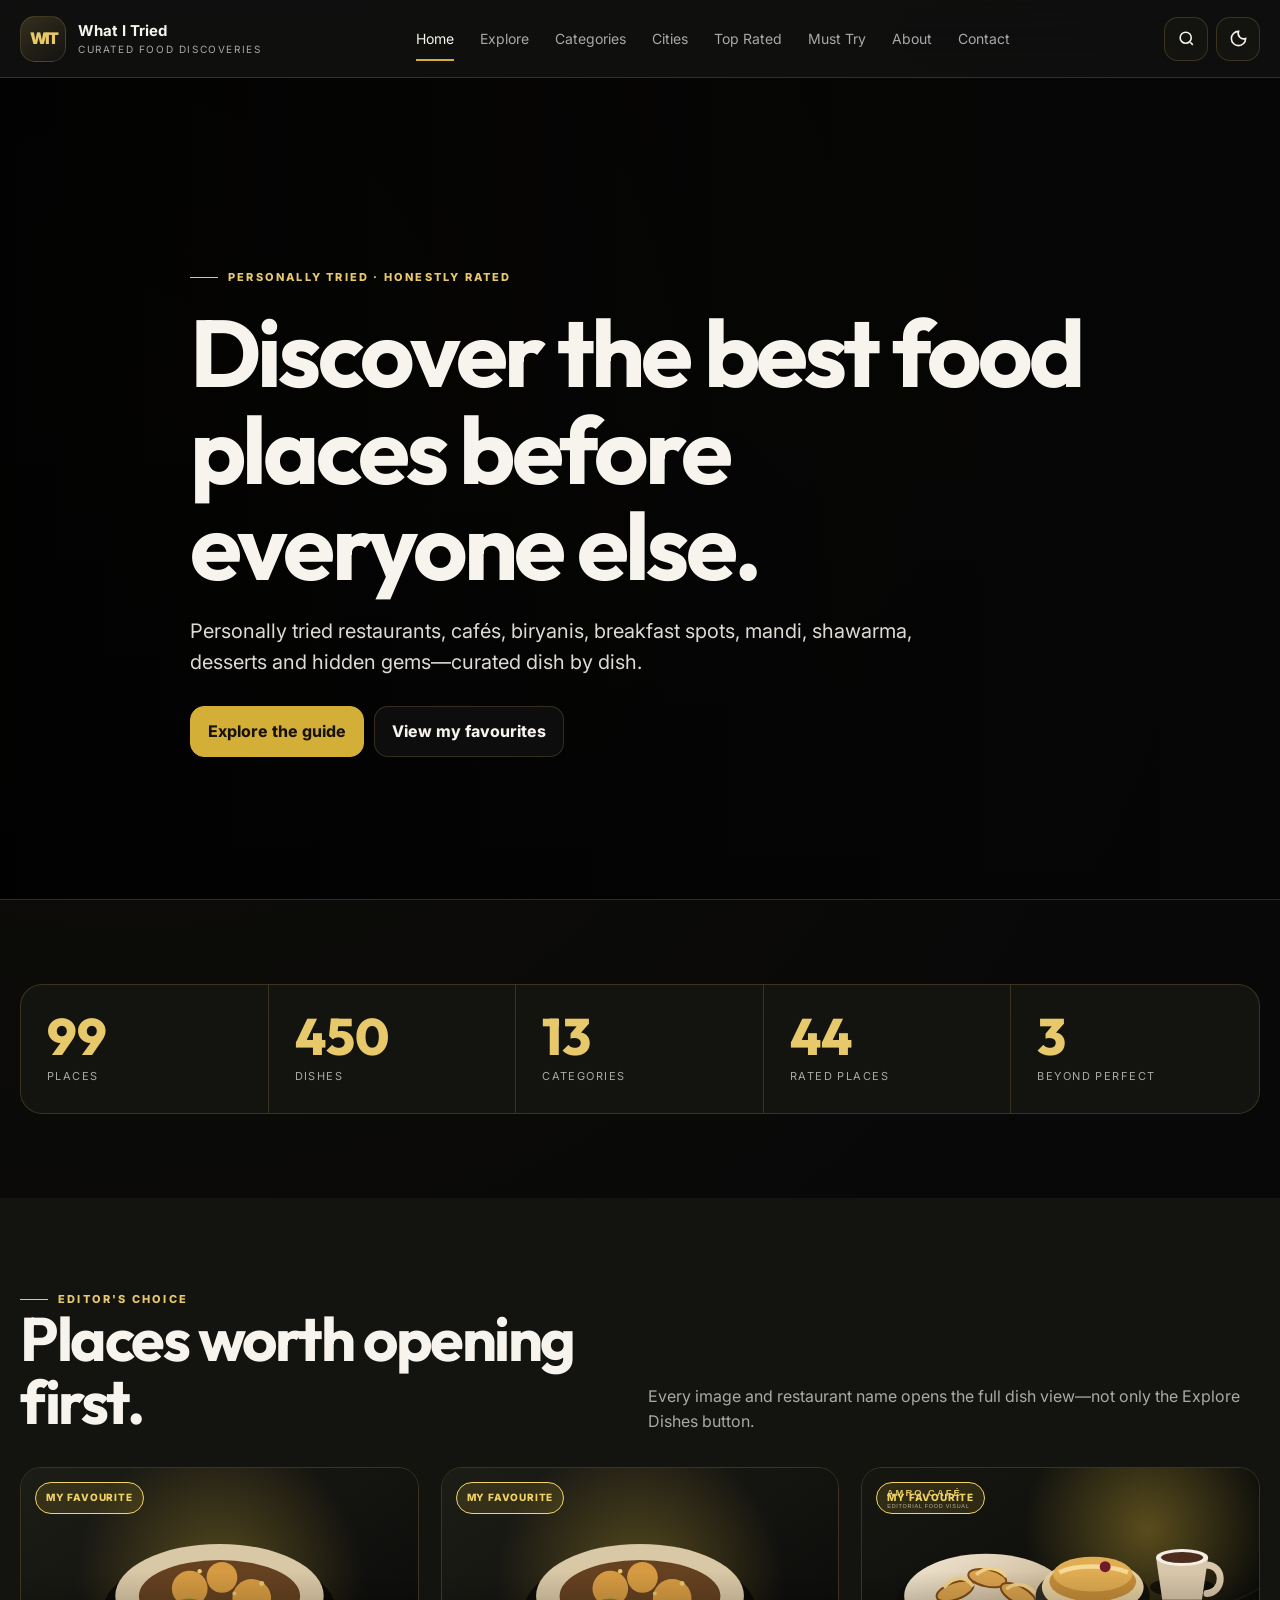
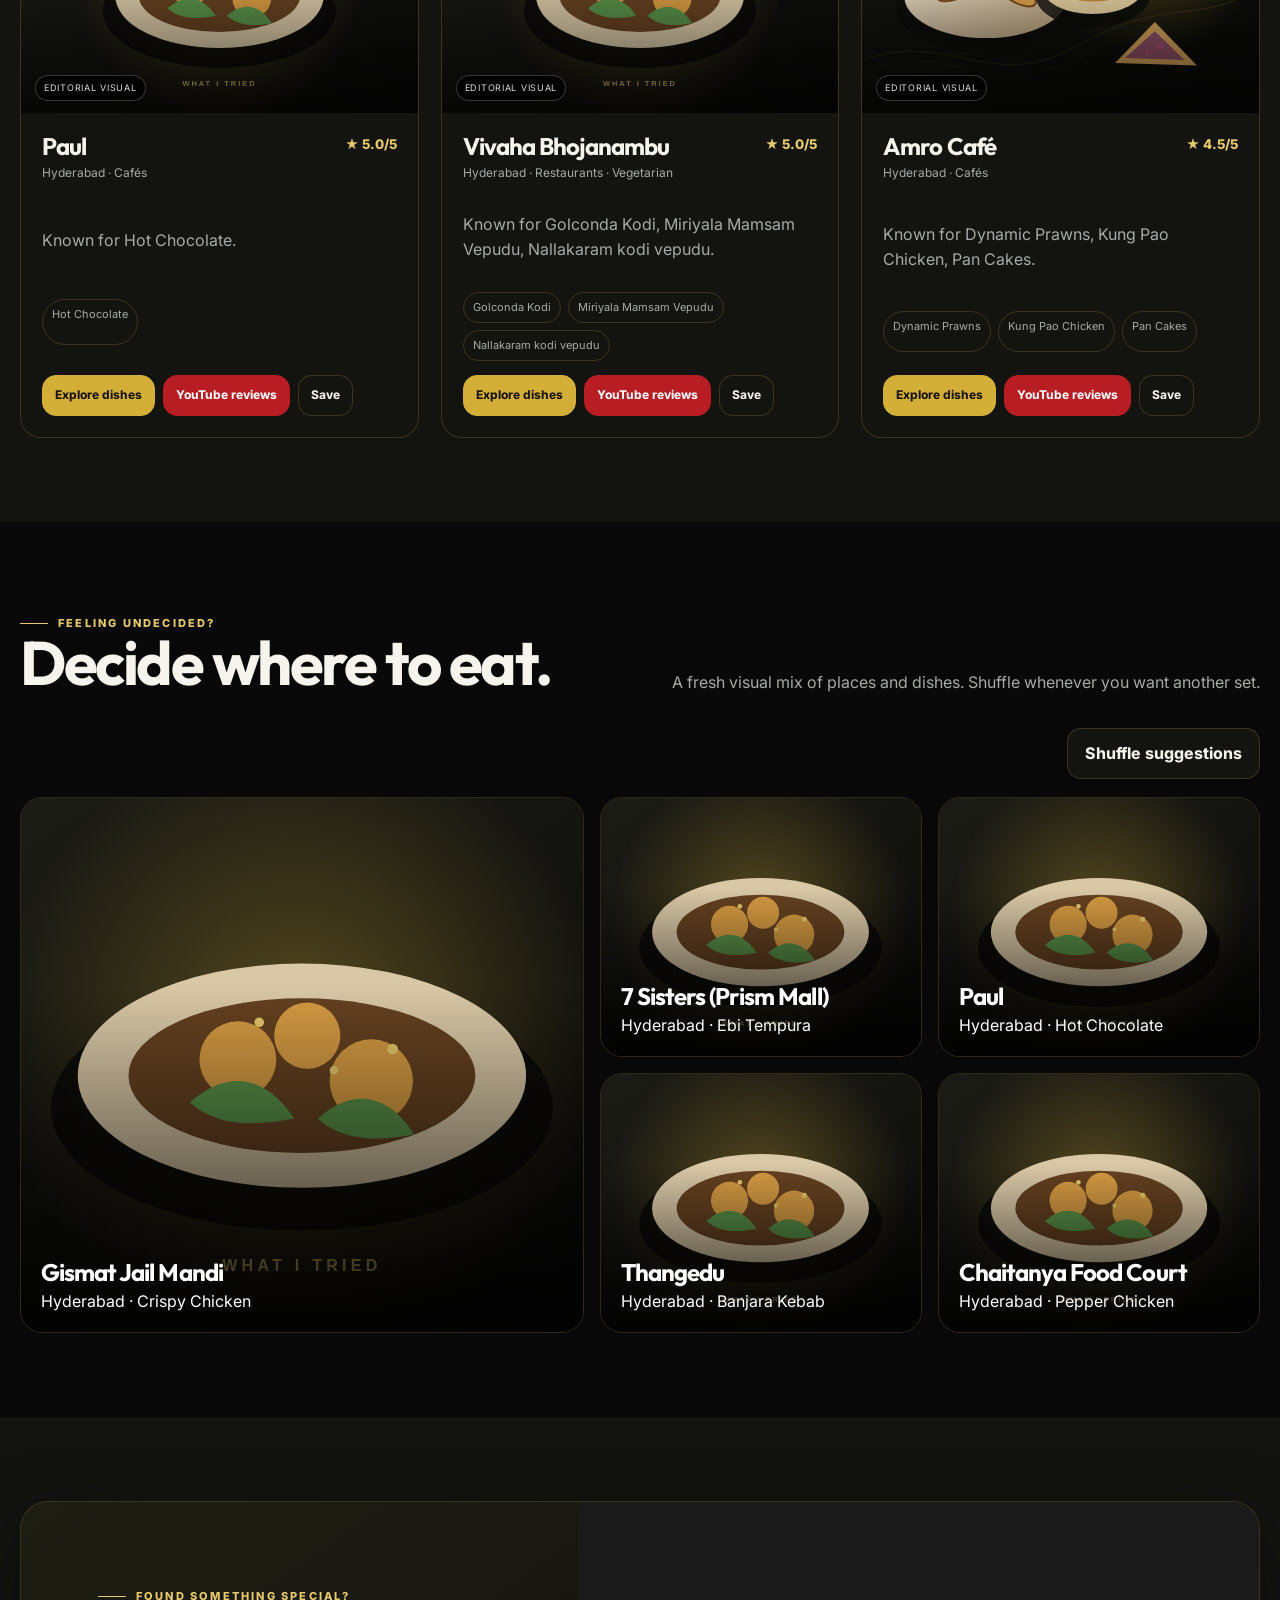
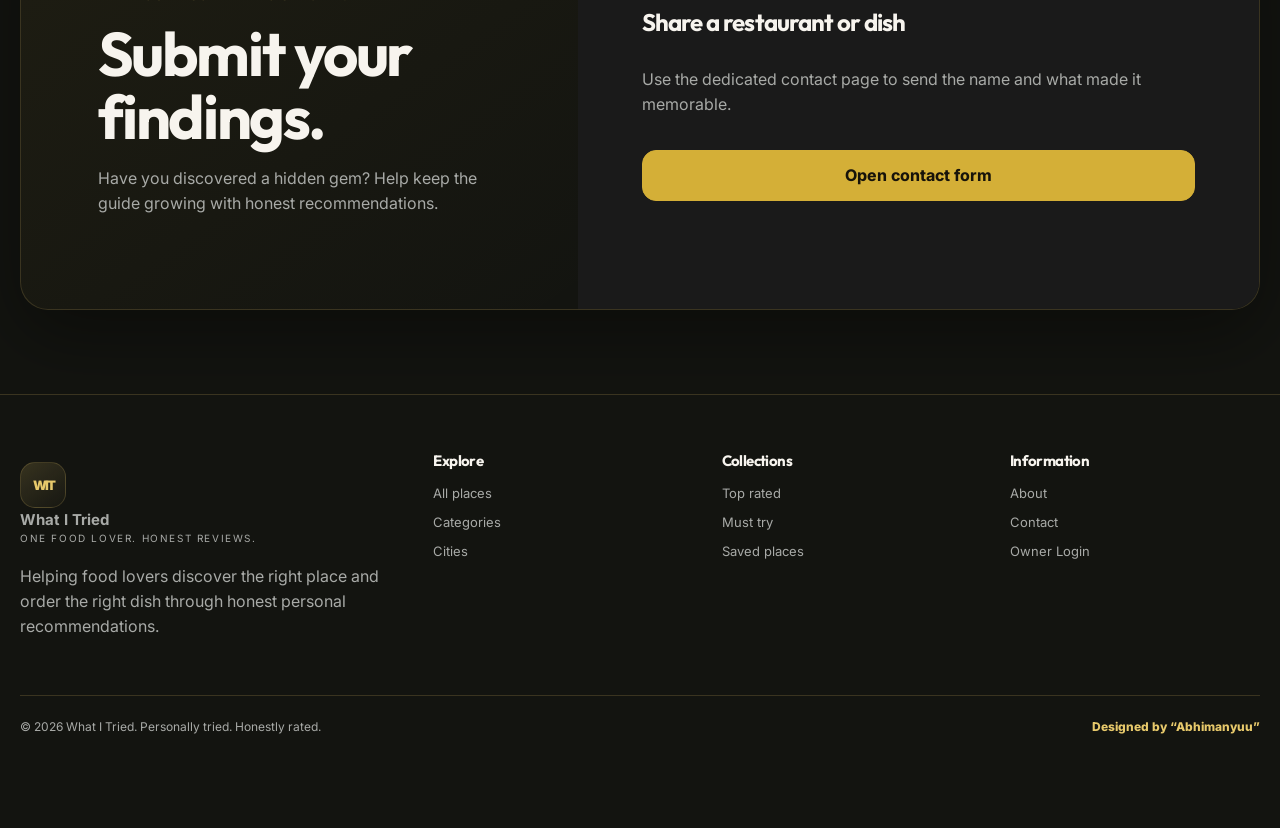
==== index.html @ 20d9f4e8 "Add files via upload Upload complete website with folder structure" ====
<!doctype html><html lang="en" data-theme="dark"><head><meta charset="utf-8"><meta name="viewport" content="width=device-width,initial-scale=1,viewport-fit=cover"><meta name="description" content="Personally tried restaurants and dishes, honestly rated."><meta name="theme-color" content="#080808"><title>What I Tried | Honest Food Recommendations</title><link rel="manifest" href="manifest.webmanifest"><link rel="stylesheet" href="assets/styles.css"></head><body data-page="home"><a class="skip-link" href="#main">Skip to content</a><header class="site-header"><div class="container nav-shell"><a class="brand" href="index.html"><span class="brand-mark">WIT</span><span class="brand-copy"><strong>What I Tried</strong><span>Curated food discoveries</span></span></a><nav class="desktop-nav" aria-label="Primary"><a data-nav="home" href="index.html">Home</a><a data-nav="explore" href="explore.html">Explore</a><a data-nav="categories" href="categories.html">Categories</a><a data-nav="cities" href="cities.html">Cities</a><a data-nav="top-rated" href="top-rated.html">Top Rated</a><a data-nav="must-try" href="must-try.html">Must Try</a><a data-nav="about" href="about.html">About</a><a data-nav="contact" href="contact.html">Contact</a></nav><div class="nav-actions"><a class="icon-btn" href="search.html" aria-label="Search"><svg viewBox="0 0 24 24" fill="none" stroke="currentColor" stroke-width="2"><circle cx="11" cy="11" r="7"/><path d="m20 20-3.2-3.2"/></svg></a><button class="icon-btn" id="theme-toggle" aria-label="Toggle theme"><svg viewBox="0 0 24 24" fill="none" stroke="currentColor" stroke-width="2"><path d="M12 3a9 9 0 1 0 9 9 7 7 0 0 1-9-9Z"/></svg></button><button class="icon-btn menu-btn" id="menu-toggle" aria-label="Open menu"><svg viewBox="0 0 24 24" fill="none" stroke="currentColor" stroke-width="2"><path d="M4 7h16M4 12h16M4 17h16"/></svg></button></div></div></header><nav class="mobile-menu" id="mobile-menu"><a data-nav="home" href="index.html">Home</a><a data-nav="explore" href="explore.html">Explore</a><a data-nav="categories" href="categories.html">Categories</a><a data-nav="cities" href="cities.html">Cities</a><a data-nav="top-rated" href="top-rated.html">Top Rated</a><a data-nav="must-try" href="must-try.html">Must Try</a><a data-nav="about" href="about.html">About</a><a data-nav="contact" href="contact.html">Contact</a><a href="favourites.html">Saved</a></nav><main id="main"><section class="page-hero home-hero" style="background-image:url('https://images.unsplash.com/photo-1504674900247-0877df9cc836?auto=format&fit=crop&w=2200&q=88')"><div class="container page-hero-content"><span class="eyebrow">Personally tried · Honestly rated</span><h1>Discover the best food places before everyone else.</h1><p class="lead">Personally tried restaurants, cafés, biryanis, breakfast spots, mandi, shawarma, desserts and hidden gems—curated dish by dish.</p><div class="hero-actions"><a class="btn btn-primary" href="explore.html">Explore the guide</a><a class="btn btn-ghost" href="must-try.html">View my favourites</a></div></div></section><section class="section"><div class="container"><div class="stats" id="stats"></div></div></section><section class="section alt"><div class="container"><div class="section-head"><div><span class="eyebrow">Editor's choice</span><h2>Places worth opening first.</h2></div><p>Every image and restaurant name opens the full dish view—not only the Explore Dishes button.</p></div><div class="card-grid" id="featured-grid"></div></div></section><section class="section"><div class="container"><div class="section-head"><div><span class="eyebrow">Feeling undecided?</span><h2>Decide where to eat.</h2></div><p>A fresh visual mix of places and dishes. Shuffle whenever you want another set.</p></div><div class="shuffle-row"><button class="btn" id="shuffle">Shuffle suggestions</button></div><div class="random-grid" id="random-grid"></div></div></section><section class="section alt"><div class="container"><div class="contact-wrap"><div class="contact-copy"><span class="eyebrow">Found something special?</span><h2 style="margin:18px 0">Submit your findings.</h2><p>Have you discovered a hidden gem? Help keep the guide growing with honest recommendations.</p></div><div class="contact-form" style="align-content:center"><h3>Share a restaurant or dish</h3><p class="muted">Use the dedicated contact page to send the name and what made it memorable.</p><a class="btn btn-primary" href="contact.html">Open contact form</a></div></div></div></section></main><footer class="footer"><div class="container"><div class="footer-grid"><div><a class="brand" href="index.html"><span class="brand-mark">WIT</span><span class="brand-copy"><strong>What I Tried</strong><span>One food lover. Honest reviews.</span></span></a><p class="muted" style="max-width:380px;margin-top:18px">Helping food lovers discover the right place and order the right dish through honest personal recommendations.</p></div><div><h3>Explore</h3><a href="explore.html">All places</a><a href="categories.html">Categories</a><a href="cities.html">Cities</a></div><div><h3>Collections</h3><a href="top-rated.html">Top rated</a><a href="must-try.html">Must try</a><a href="favourites.html">Saved places</a></div><div><h3>Information</h3><a href="about.html">About</a><a href="contact.html">Contact</a><a href="admin/restaurants/index.html">Owner Login</a></div></div><div class="copyright"><span>© 2026 What I Tried. Personally tried. Honestly rated.</span><span class="designer-credit">Designed by “Abhimanyuu”</span></div></div></footer><nav class="mobile-nav"><a href="index.html">Home</a><a href="explore.html">Explore</a><a href="search.html">Search</a><a href="favourites.html">Saved</a><a href="contact.html">Contact</a></nav><script src="assets/data.js"></script><script src="assets/site.js"></script></body></html>
---- assets/styles.css ----
@import url('https://fonts.googleapis.com/css2?family=Inter:wght@400;500;600;700;800&family=Outfit:wght@500;600;700;800;900&display=swap');
:root{
  --bg:#080808;--surface:#131410;--surface-2:#1a1a1a;--surface-3:#20201c;--text:#f7f4ee;--muted:#a8aaa7;
  --gold:#d4af37;--gold-soft:#e7c96b;--line:rgba(231,201,107,.18);--glass:rgba(17,17,17,.78);
  --input:#11120f;--input-text:#f7f4ee;--shadow:0 24px 75px rgba(0,0,0,.4);--danger:#c95d5d;--radius:20px;--max:1420px;
}
html[data-theme="light"]{
  --bg:#f6f1e8;--surface:#fffdf8;--surface-2:#eee7dc;--surface-3:#e3daca;--text:#171612;--muted:#66645d;
  --line:rgba(82,63,20,.22);--glass:rgba(255,253,248,.88);--input:#fffdf8;--input-text:#171612;
  --shadow:0 24px 65px rgba(78,61,26,.14);
}
*{box-sizing:border-box}html{scroll-behavior:smooth}body{margin:0;background:var(--bg);color:var(--text);font-family:Inter,system-ui,sans-serif;line-height:1.55;transition:.25s;background-image:radial-gradient(circle at 10% 10%,rgba(212,175,55,.035),transparent 30%)}
a{color:inherit;text-decoration:none}button,input,select,textarea{font:inherit}button{color:inherit}.container{width:min(calc(100% - 40px),var(--max));margin:auto}.skip-link{position:fixed;top:-80px;left:18px;z-index:9999;background:var(--gold);color:#14110a;padding:12px 18px;border-radius:10px}.skip-link:focus{top:18px}
.site-header{height:78px;position:sticky;top:0;z-index:100;background:var(--glass);backdrop-filter:blur(22px);border-bottom:1px solid var(--line)}.nav-shell{height:100%;display:flex;align-items:center;justify-content:space-between;gap:24px}.brand{display:flex;align-items:center;gap:12px;min-width:230px}.brand-mark{width:46px;height:46px;border-radius:15px;display:grid;place-items:center;font-weight:900;letter-spacing:-2px;color:var(--gold-soft);border:1px solid var(--line);background:linear-gradient(145deg,rgba(231,201,107,.17),rgba(231,201,107,.02))}.brand-copy{display:grid}.brand-copy strong{font-size:15px}.brand-copy span{font-size:10px;letter-spacing:.16em;text-transform:uppercase;color:var(--muted)}.desktop-nav{display:flex;gap:26px;align-items:center;font-size:14px}.desktop-nav a{position:relative;color:var(--muted)}.desktop-nav a:hover,.desktop-nav a.active{color:var(--text)}.desktop-nav a.active:after{content:"";height:2px;background:var(--gold);position:absolute;left:0;right:0;bottom:-12px}.nav-actions{display:flex;align-items:center;gap:8px}.icon-btn{width:44px;height:44px;display:grid;place-items:center;border:1px solid var(--line);border-radius:14px;background:var(--surface);cursor:pointer;transition:.2s}.icon-btn:hover{transform:translateY(-2px);border-color:rgba(231,201,107,.5)}.icon-btn svg{width:19px;height:19px}.owner-link{font-size:12px;color:var(--muted);padding:10px 12px}.menu-btn{display:none}
.page-hero{min-height:440px;position:relative;display:grid;align-items:end;overflow:hidden;border-bottom:1px solid var(--line);background-size:cover;background-position:center}.page-hero:after{content:"";position:absolute;inset:0;background:linear-gradient(90deg,rgba(0,0,0,.82),rgba(0,0,0,.32)),linear-gradient(0deg,var(--bg),transparent 60%)}.page-hero-content{position:relative;z-index:2;padding:110px 0 70px;color:#f7f4ee;max-width:900px}.home-hero{min-height:calc(100svh - 78px)}.eyebrow{display:inline-flex;align-items:center;gap:10px;color:var(--gold-soft);font-size:11px;font-weight:800;text-transform:uppercase;letter-spacing:.2em}.eyebrow:before{content:"";width:28px;height:1px;background:currentColor}h1,h2,h3{font-family:Outfit,Inter,sans-serif;letter-spacing:-.04em;line-height:1.02;margin:0}h1{font-size:clamp(3.2rem,7.4vw,7.6rem);margin:18px 0 22px;max-width:1120px}h2{font-size:clamp(2.2rem,4.8vw,4.6rem)}h3{font-size:1.5rem}.lead{font-size:clamp(1rem,1.8vw,1.25rem);max-width:760px;color:#dedbd5}.hero-actions,.cluster{display:flex;flex-wrap:wrap;gap:10px;align-items:center}.hero-actions{margin-top:28px}.btn{display:inline-flex;align-items:center;justify-content:center;gap:9px;border:1px solid var(--line);border-radius:14px;padding:12px 17px;background:var(--surface);cursor:pointer;font-weight:750;transition:.2s}.btn:hover{transform:translateY(-2px);border-color:rgba(231,201,107,.55)}.btn-primary{background:var(--gold);color:#17130a;border-color:var(--gold)}.btn-ghost{background:var(--glass)}.btn-youtube{background:#b81d24;color:white;border-color:#b81d24}.btn-danger{background:var(--danger);color:white;border-color:var(--danger)}
.section{padding:84px 0}.section.alt{background:var(--surface)}.section-head{display:flex;align-items:end;justify-content:space-between;gap:30px;margin-bottom:34px}.section-head p{max-width:620px;color:var(--muted);margin:0}.stats{display:grid;grid-template-columns:repeat(5,1fr);border:1px solid var(--line);border-radius:22px;overflow:hidden;background:var(--surface)}.stat{padding:26px;border-right:1px solid var(--line)}.stat:last-child{border:0}.stat strong{display:block;font:800 clamp(2rem,4vw,3.4rem)/1 Outfit;color:var(--gold-soft)}.stat span{font-size:11px;text-transform:uppercase;letter-spacing:.13em;color:var(--muted)}
.card-grid{display:grid;grid-template-columns:repeat(3,minmax(0,1fr));gap:22px}.card{background:var(--surface);border:1px solid var(--line);border-radius:21px;overflow:hidden;display:flex;flex-direction:column;transition:.28s;min-width:0}.card:hover{transform:translateY(-6px);box-shadow:var(--shadow);border-color:rgba(231,201,107,.42)}.card-media-link{display:block;position:relative;height:245px;overflow:hidden}.card-media-link img{width:100%;height:100%;object-fit:cover;transition:.6s}.card:hover .card-media-link img{transform:scale(1.055)}.card-overlay{position:absolute;inset:0;background:linear-gradient(0deg,rgba(0,0,0,.64),transparent 58%)}.card-badge{position:absolute;top:14px;left:14px}.editorial-label{position:absolute;left:14px;bottom:12px;background:rgba(0,0,0,.7);color:#ddd;border:1px solid rgba(255,255,255,.2);border-radius:999px;padding:5px 8px;font-size:9px;letter-spacing:.08em;text-transform:uppercase}.card-body{padding:21px;display:grid;gap:14px;flex:1}.card-title{display:flex;justify-content:space-between;gap:15px;align-items:start}.card-title a:hover h3{color:var(--gold-soft)}.card-title small{color:var(--gold-soft);font-weight:800;white-space:nowrap}.meta{font-size:12px;color:var(--muted);margin-top:5px}.muted{color:var(--muted)}.dish-chips{display:flex;gap:7px;flex-wrap:wrap}.dish-chips span{font-size:11px;border:1px solid var(--line);border-radius:999px;padding:6px 9px;color:var(--muted)}.card-actions{display:flex;gap:8px;flex-wrap:wrap;margin-top:auto}.card-actions .btn{font-size:12px;padding:10px 12px}.fav.active{background:var(--gold);color:#17130a}.badge{display:inline-flex;align-items:center;gap:7px;width:max-content;padding:7px 10px;border-radius:999px;font-size:10px;font-weight:800;text-transform:uppercase;letter-spacing:.08em;border:1px solid currentColor}.badge.favourite,.badge.beyond-perfect{color:#f2d466;background:rgba(212,175,55,.14)}.badge.good{color:#d59292;background:rgba(197,123,123,.12)}.badge.average{color:#aaa69a;background:rgba(146,143,133,.12)}.badge.skip{color:#d07979;background:rgba(201,93,93,.12)}
.filters{position:sticky;top:92px;z-index:30;background:var(--glass);backdrop-filter:blur(20px);border:1px solid var(--line);border-radius:20px;padding:14px;display:grid;grid-template-columns:1fr auto auto;gap:10px;margin-bottom:28px}.filters input,.filters select,.form-control{width:100%;border:1px solid var(--line);background:var(--input);color:var(--input-text);border-radius:13px;padding:12px 14px;outline:none}.filters input:focus,.filters select:focus,.form-control:focus{border-color:var(--gold);box-shadow:0 0 0 3px rgba(212,175,55,.12)}.load-row{text-align:center;margin-top:28px}.empty{border:1px dashed var(--line);border-radius:22px;padding:55px;text-align:center;color:var(--muted)}
.bento{display:grid;grid-template-columns:repeat(12,1fr);grid-auto-rows:220px;gap:18px}.category-card{position:relative;overflow:hidden;border-radius:22px;border:1px solid var(--line);grid-column:span 4;min-height:220px}.category-card:nth-child(7n+1){grid-column:span 7;grid-row:span 2}.category-card:nth-child(7n+2){grid-column:span 5;grid-row:span 2}.category-card:nth-child(7n+3){grid-column:span 5}.category-card:nth-child(7n+4){grid-column:span 4}.category-card:nth-child(7n+5){grid-column:span 3}.category-card:nth-child(7n+6){grid-column:span 4}.category-card:nth-child(7n+7){grid-column:span 8}.category-card img,.city-card img{width:100%;height:100%;object-fit:cover;transition:.6s}.category-card:hover img,.city-card:hover img{transform:scale(1.06)}.category-card:after,.city-card:after{content:"";position:absolute;inset:0;background:linear-gradient(0deg,rgba(0,0,0,.9),transparent 70%)}.tile-copy{position:absolute;z-index:2;left:22px;right:22px;bottom:20px;color:white}.tile-copy p{font-size:12px;color:#d0ceca;margin:7px 0 0}.city-grid{display:grid;grid-template-columns:repeat(2,1fr);gap:22px}.city-card{position:relative;height:380px;border-radius:24px;overflow:hidden;border:1px solid var(--line)}
.random-grid{display:grid;grid-template-columns:1.4fr .8fr .8fr;grid-auto-rows:260px;gap:16px}.random-tile{position:relative;border-radius:22px;overflow:hidden;border:1px solid var(--line)}.random-tile:first-child{grid-row:span 2}.random-tile img{width:100%;height:100%;object-fit:cover}.random-tile:after{content:"";position:absolute;inset:0;background:linear-gradient(0deg,rgba(0,0,0,.88),transparent 65%)}.random-copy{position:absolute;z-index:2;left:20px;right:20px;bottom:18px;color:white}.random-copy h3{margin-bottom:5px}.shuffle-row{display:flex;justify-content:flex-end;margin-bottom:18px}
.detail-hero{min-height:610px;background-size:cover;background-position:center;position:relative;display:grid;align-items:end}.detail-hero:after{content:"";position:absolute;inset:0;background:linear-gradient(0deg,var(--bg),transparent 70%),linear-gradient(90deg,rgba(0,0,0,.68),transparent)}.detail-hero-copy{position:relative;z-index:2;padding:110px 0 60px;color:white;max-width:920px}.detail-hero-copy h1{font-size:clamp(3.2rem,7vw,7rem)}.detail-grid{display:grid;grid-template-columns:minmax(0,2fr) minmax(280px,1fr);gap:42px;align-items:start}.detail-side{position:sticky;top:100px;display:grid;gap:13px;background:var(--surface);border:1px solid var(--line);border-radius:22px;padding:22px}.metrics{display:grid;grid-template-columns:repeat(2,1fr);gap:14px}.metric{border:1px solid var(--line);background:var(--surface);border-radius:17px;padding:17px}.metric-head{display:flex;justify-content:space-between;gap:12px}.bar{height:5px;background:var(--surface-3);border-radius:999px;margin-top:14px;overflow:hidden}.bar span{display:block;height:100%;background:var(--gold)}.notice{padding:18px;border:1px solid var(--line);border-radius:16px;background:var(--surface);color:var(--muted)}.dish-grid{display:grid;grid-template-columns:repeat(2,1fr);gap:16px}.dish-card{display:grid;grid-template-columns:120px 1fr;min-height:120px;border:1px solid var(--line);background:var(--surface);border-radius:18px;overflow:hidden}.dish-card img{width:100%;height:100%;object-fit:cover}.dish-card-copy{padding:15px;display:flex;flex-direction:column;justify-content:center;gap:6px}.dish-card:hover h3{color:var(--gold-soft)}
.contact-wrap{border:1px solid var(--line);border-radius:28px;background:var(--surface);display:grid;grid-template-columns:.9fr 1.1fr;overflow:hidden;box-shadow:var(--shadow)}.contact-copy{padding:clamp(36px,6vw,78px);background:linear-gradient(145deg,rgba(212,175,55,.06),transparent)}.contact-copy h1,.contact-copy h2{color:var(--text)}.contact-copy p{color:var(--muted)}.contact-points{display:grid;gap:18px;margin-top:30px}.contact-point{display:flex;gap:12px;align-items:flex-start}.contact-icon{width:34px;height:34px;border-radius:11px;display:grid;place-items:center;border:1px solid var(--line);color:var(--gold)}.contact-form{padding:clamp(36px,5vw,68px);display:grid;gap:17px;background:var(--surface-2)}.field{display:grid;gap:7px}.field label{font-size:11px;font-weight:800;text-transform:uppercase;letter-spacing:.11em;color:var(--text)}textarea.form-control{min-height:135px;resize:vertical}.form-status{min-height:24px;font-size:13px;color:var(--muted)}html[data-theme="light"] .contact-wrap{background:#fffdf8}html[data-theme="light"] .contact-form{background:#eee7dc}html[data-theme="light"] .contact-form .form-control{background:#fffdf8;color:#171612;border-color:rgba(62,49,20,.27)}html[data-theme="light"] .contact-copy h1,html[data-theme="light"] .contact-copy h2,html[data-theme="light"] .field label{color:#171612}
.story-grid{display:grid;grid-template-columns:1fr 1fr;gap:40px}.story-panel{border:1px solid var(--line);border-radius:22px;background:var(--surface);padding:30px}.footer{border-top:1px solid var(--line);padding:58px 0 92px;background:var(--surface)}.footer-grid{display:grid;grid-template-columns:1.5fr repeat(3,1fr);gap:38px}.footer h3{font-size:15px;margin-bottom:15px}.footer a{display:block;color:var(--muted);font-size:13px;margin:9px 0}.footer a:hover{color:var(--gold-soft)}.copyright{display:flex;justify-content:space-between;gap:20px;border-top:1px solid var(--line);padding-top:22px;margin-top:40px;color:var(--muted);font-size:12px}.designer-credit{color:var(--gold-soft);font-weight:800}.mobile-nav{display:none}
.mobile-menu{display:none;position:fixed;inset:78px 0 auto 0;z-index:90;background:var(--surface);border-bottom:1px solid var(--line);padding:18px 20px}.mobile-menu.open{display:grid}.mobile-menu a{padding:13px;border-bottom:1px solid var(--line)}
/* Admin */
.admin-body{background:#0b0c0a}.admin-login{min-height:100svh;display:grid;place-items:center;padding:30px}.login-card{width:min(470px,100%);border:1px solid var(--line);background:var(--surface);border-radius:26px;padding:36px;box-shadow:var(--shadow)}.admin-shell{display:none;min-height:100svh;grid-template-columns:250px 1fr}.admin-shell.visible{display:grid}.admin-sidebar{border-right:1px solid var(--line);background:#0d0e0c;padding:24px;position:sticky;top:0;height:100svh}.admin-sidebar nav{display:grid;gap:8px;margin-top:36px}.admin-sidebar a,.admin-sidebar button{padding:12px 14px;border:0;background:transparent;text-align:left;border-radius:11px;color:var(--muted);cursor:pointer}.admin-sidebar a.active,.admin-sidebar a:hover,.admin-sidebar button:hover{background:rgba(212,175,55,.11);color:var(--gold-soft)}.admin-main{padding:30px}.admin-topbar{display:flex;justify-content:space-between;gap:20px;align-items:center;margin-bottom:25px}.admin-stats{display:grid;grid-template-columns:repeat(4,1fr);gap:14px;margin-bottom:24px}.admin-stat{background:var(--surface);border:1px solid var(--line);border-radius:17px;padding:20px}.admin-stat strong{display:block;font:800 2rem Outfit;color:var(--gold-soft)}.admin-tools{display:flex;gap:10px;flex-wrap:wrap;margin-bottom:18px}.admin-table-wrap{overflow:auto;border:1px solid var(--line);border-radius:18px;background:var(--surface)}.admin-table{width:100%;border-collapse:collapse;min-width:900px}.admin-table th,.admin-table td{padding:14px;text-align:left;border-bottom:1px solid var(--line);font-size:13px}.admin-table th{color:var(--muted);text-transform:uppercase;letter-spacing:.08em;font-size:10px}.admin-thumb{width:62px;height:48px;object-fit:cover;border-radius:10px}.admin-dialog{border:1px solid var(--line);border-radius:22px;background:var(--surface);color:var(--text);width:min(680px,calc(100% - 30px));padding:0}.admin-dialog::backdrop{background:rgba(0,0,0,.75);backdrop-filter:blur(5px)}.dialog-head{display:flex;justify-content:space-between;padding:20px;border-bottom:1px solid var(--line)}.dialog-body{padding:20px;display:grid;gap:14px}.dialog-actions{padding:20px;border-top:1px solid var(--line);display:flex;justify-content:flex-end;gap:10px}.admin-notice{border:1px solid rgba(231,201,107,.3);background:rgba(212,175,55,.07);padding:13px;border-radius:13px;color:var(--muted);font-size:12px;margin-bottom:20px}
@media(max-width:1050px){.desktop-nav{display:none}.menu-btn{display:grid}.card-grid{grid-template-columns:repeat(2,1fr)}.bento{grid-template-columns:repeat(2,1fr);grid-auto-rows:260px}.category-card,.category-card:nth-child(n){grid-column:auto;grid-row:auto}.random-grid{grid-template-columns:1fr 1fr}.random-tile:first-child{grid-row:span 1;grid-column:span 2}.detail-grid{grid-template-columns:1fr}.detail-side{position:static}.footer-grid{grid-template-columns:repeat(2,1fr)}.admin-shell.visible{grid-template-columns:1fr}.admin-sidebar{position:static;height:auto;border-right:0;border-bottom:1px solid var(--line)}.admin-sidebar nav{grid-template-columns:repeat(3,1fr);margin-top:18px}.admin-main{padding:20px}.admin-stats{grid-template-columns:repeat(2,1fr)}}
@media(max-width:720px){.container{width:min(calc(100% - 28px),var(--max))}.site-header{height:70px}.brand{min-width:0}.brand-copy span{display:none}.owner-link{display:none}.page-hero{min-height:390px}.home-hero{min-height:760px}h1{font-size:clamp(3rem,14vw,5.2rem)}.section{padding:62px 0}.section-head{display:grid}.stats{grid-template-columns:repeat(2,1fr)}.stat{border-bottom:1px solid var(--line)}.card-grid{grid-template-columns:1fr}.filters{top:78px;grid-template-columns:1fr}.bento,.city-grid,.random-grid,.story-grid,.contact-wrap{grid-template-columns:1fr}.random-tile:first-child{grid-column:auto}.category-card{height:280px}.city-card{height:310px}.metrics,.dish-grid{grid-template-columns:1fr}.dish-card{grid-template-columns:100px 1fr}.footer-grid{grid-template-columns:1fr}.copyright{display:grid}.mobile-nav{display:flex;position:fixed;z-index:80;bottom:0;left:10px;right:10px;justify-content:space-around;padding:9px;background:var(--glass);backdrop-filter:blur(18px);border:1px solid var(--line);border-radius:18px 18px 0 0}.mobile-nav a{font-size:11px;color:var(--muted);padding:7px}.mobile-nav a.active{color:var(--gold-soft)}.footer{padding-bottom:130px}.admin-stats{grid-template-columns:1fr 1fr}.admin-sidebar nav{grid-template-columns:1fr 1fr}}

/* 2026 full-site review: resilient images and owner manager */
img{background:var(--surface-2)}
.card-media-link img,.random-tile img,.category-card img,.city-card img,.dish-card img{display:block}

.admin-light{
  --bg:#eee7d8;--surface:#fffaf0;--surface-2:#f7f0e4;--surface-3:#e8ddca;--text:#181510;--muted:#756f65;
  --gold:#c79720;--gold-soft:#a8750b;--line:rgba(145,105,29,.24);--glass:rgba(255,250,240,.94);
  --input:#fffdfa;--input-text:#181510;--shadow:0 24px 60px rgba(88,62,19,.13);
  background:#eee7d8;background-image:linear-gradient(rgba(145,105,29,.035) 1px,transparent 1px),linear-gradient(90deg,rgba(145,105,29,.035) 1px,transparent 1px);background-size:24px 24px;
}
.admin-light .brand-copy span{display:block}
.admin-light .admin-login{background:radial-gradient(circle at 20% 10%,rgba(212,175,55,.16),transparent 34%)}
.admin-light .login-card{background:rgba(255,250,240,.96);border-color:rgba(145,105,29,.25);padding:42px}
.admin-light .login-card h1{font-size:clamp(2.5rem,5vw,4.8rem);margin:24px 0 14px;max-width:420px}
.admin-kicker{display:inline-block;margin-top:34px;text-transform:uppercase;letter-spacing:.18em;font-size:11px;font-weight:800;color:var(--gold-soft)}
.admin-password-field{margin-top:26px}.password-control{position:relative}.password-control .form-control{padding-right:84px}.password-toggle{position:absolute;right:8px;top:50%;transform:translateY(-50%);border:0;background:transparent;color:var(--gold-soft);font-weight:800;cursor:pointer;padding:8px 10px}.admin-login-button{width:100%;margin-top:18px;padding:15px}.login-error{min-height:24px;color:#a33f3f;font-weight:700}.admin-back-link{display:inline-block;margin-top:8px;color:var(--muted);font-size:13px}
.admin-manager-shell{min-height:100svh;background:transparent}.admin-manager-shell.visible{display:block}.admin-manager-header{position:sticky;top:0;z-index:50;display:flex;justify-content:space-between;align-items:center;gap:24px;padding:18px clamp(20px,4vw,58px);background:rgba(255,250,240,.92);backdrop-filter:blur(20px);border-bottom:1px solid var(--line)}.admin-header-actions{display:flex;gap:10px;align-items:center;flex-wrap:wrap}.admin-count-badge{display:inline-grid;place-items:center;min-width:23px;height:23px;padding:0 7px;border-radius:999px;background:rgba(212,175,55,.18);font-size:11px}
.admin-manager-main{width:min(calc(100% - 32px),1800px);margin:auto;padding:50px 0 90px}.admin-title-row{display:flex;justify-content:space-between;align-items:end;gap:40px;margin-bottom:28px}.admin-title-row h1{font-size:clamp(3rem,6vw,6rem);margin:13px 0 0}.admin-title-row p{max-width:600px;color:var(--muted);margin:0 0 10px}
.admin-light .admin-stats{grid-template-columns:repeat(4,1fr);gap:16px}.admin-light .admin-stat{background:rgba(255,250,240,.82);border-color:var(--line);box-shadow:0 10px 30px rgba(88,62,19,.05)}
.admin-form-grid{display:grid;grid-template-columns:1fr 1fr;gap:24px;margin:28px 0}.admin-editor-card{background:rgba(255,250,240,.9);border:1px solid var(--line);border-radius:24px;padding:clamp(24px,3vw,42px);box-shadow:0 20px 45px rgba(88,62,19,.08)}.admin-card-heading{margin-bottom:28px}.admin-card-heading span{display:block;color:var(--gold-soft);font-weight:800;text-transform:uppercase;letter-spacing:.15em;font-size:10px;margin-bottom:9px}.admin-card-heading h2{font-size:clamp(2.1rem,3vw,3.2rem)}.admin-form{display:grid;gap:18px}.admin-form .field label{text-transform:none;letter-spacing:0;font-size:15px;color:var(--muted);font-weight:500}.admin-form .form-control{min-height:58px;border-radius:15px;border-color:rgba(145,105,29,.27);background:#fffdfa;color:#181510;padding:14px 16px}.admin-form textarea.form-control{min-height:150px}.admin-form textarea.compact-textarea{min-height:112px}.admin-two-cols{display:grid;grid-template-columns:1fr 1fr;gap:20px}.admin-submit{min-height:55px;text-transform:uppercase;letter-spacing:.07em}.admin-form-status{min-height:24px;margin:0;color:var(--muted);font-size:13px}.admin-form-status a{color:var(--gold-soft);text-decoration:underline}.admin-edit-actions{display:grid;grid-template-columns:1fr auto;gap:10px}
.admin-list-section{background:rgba(255,250,240,.86);border:1px solid var(--line);border-radius:24px;padding:clamp(22px,3vw,36px);margin-top:28px}.admin-list-head{display:flex;justify-content:space-between;align-items:end;gap:24px;margin-bottom:22px}.admin-list-head h2{font-size:clamp(2rem,4vw,3.7rem);margin-top:12px}.admin-light .admin-tools{margin:0;justify-content:flex-end}.admin-light .admin-tools .form-control{min-width:280px;background:#fffdfa;color:#181510}.admin-light .admin-table-wrap{background:#fffdfa;border-color:var(--line)}.admin-light .admin-table th,.admin-light .admin-table td{border-color:var(--line)}.admin-light .admin-table th{color:#746b5e}.admin-light .admin-thumb{width:78px;height:58px;background:#e7ddce}.admin-row-edit{padding:9px 14px}.admin-light .admin-dialog{background:#fffaf0;color:#181510;border-color:var(--line)}.admin-light .story-panel,.admin-light .notice{background:#fffdfa}

@media(max-width:1100px){.admin-form-grid{grid-template-columns:1fr}.admin-title-row,.admin-list-head{align-items:start;display:grid}.admin-light .admin-stats{grid-template-columns:repeat(2,1fr)}.admin-manager-header{position:static}.admin-header-actions{justify-content:flex-start}}
@media(max-width:720px){.admin-manager-header{display:grid}.admin-header-actions .btn{font-size:12px;padding:10px}.admin-manager-main{width:min(calc(100% - 22px),1800px);padding-top:28px}.admin-title-row h1{font-size:3.2rem}.admin-two-cols{grid-template-columns:1fr}.admin-light .admin-stats{grid-template-columns:1fr 1fr}.admin-editor-card{padding:22px}.admin-edit-actions{grid-template-columns:1fr}.admin-light .admin-tools{display:grid;width:100%}.admin-light .admin-tools .form-control{min-width:0}.admin-light .login-card{padding:26px}}
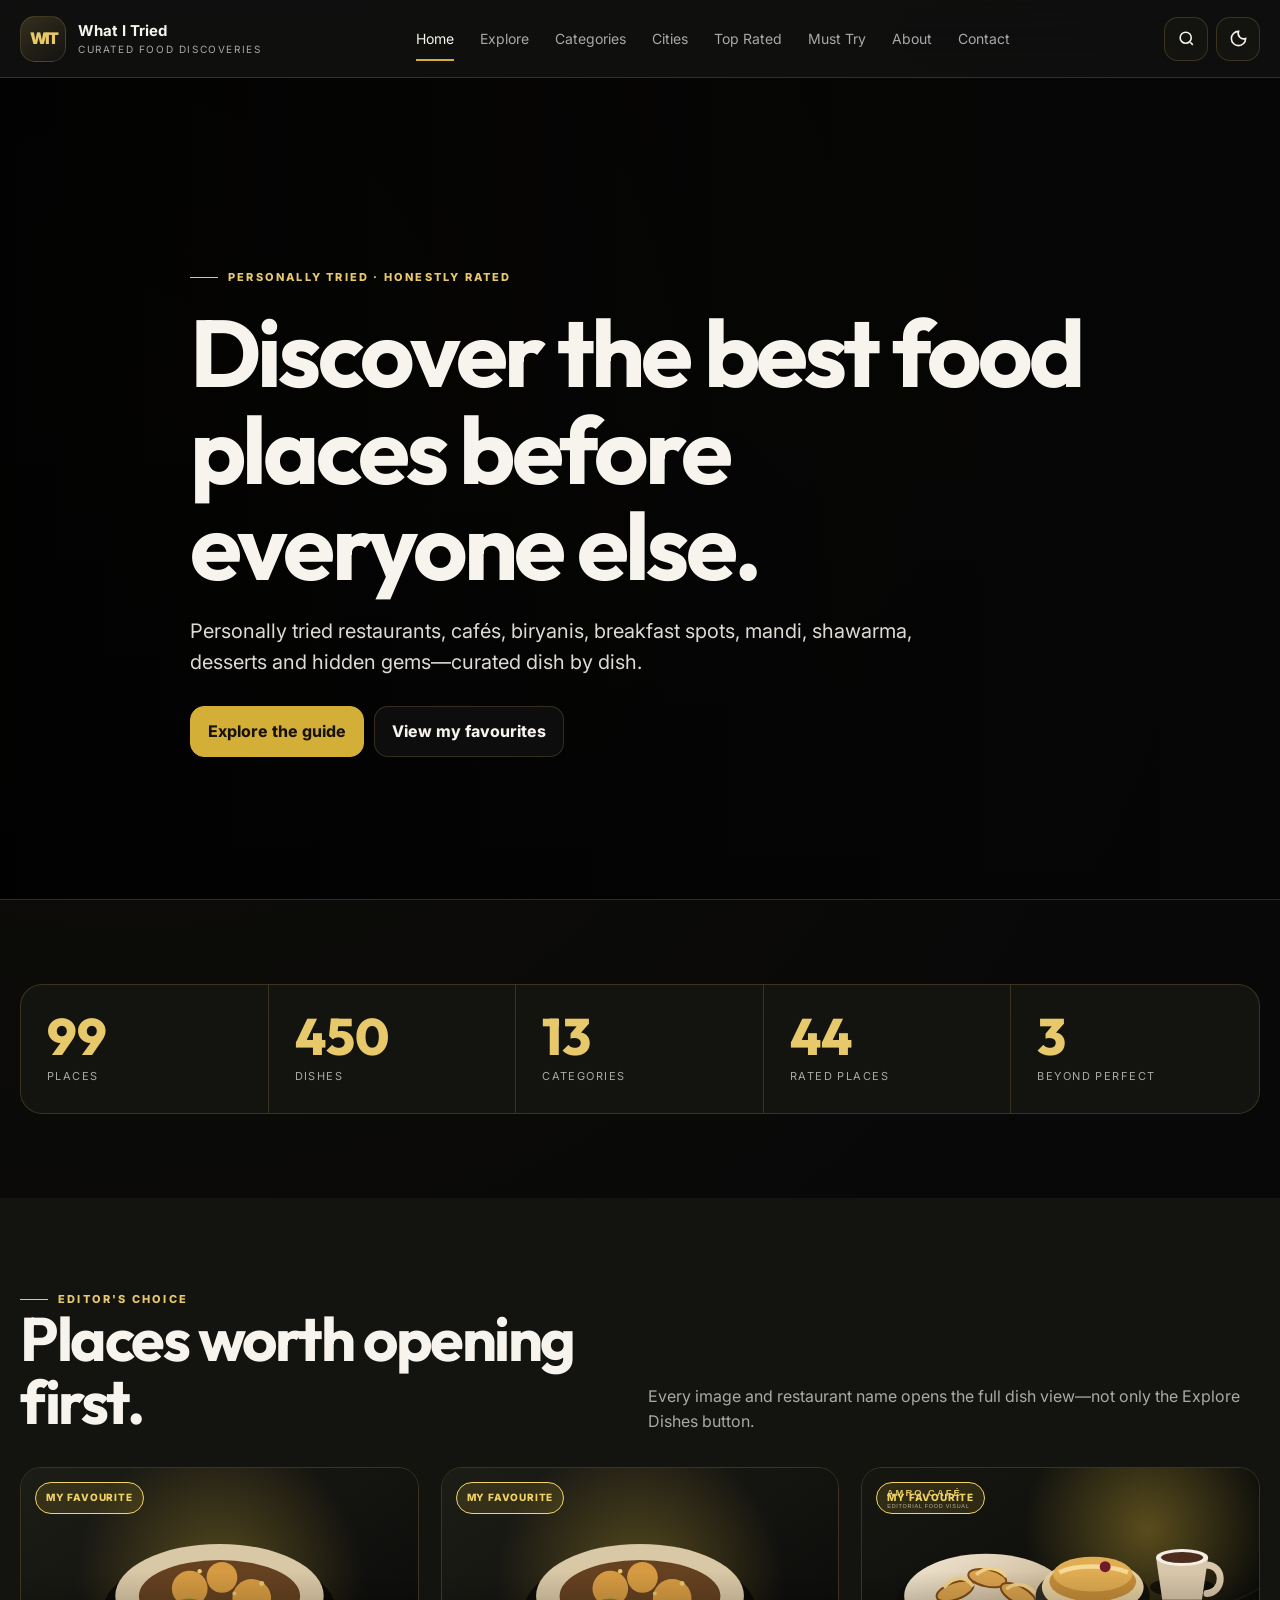
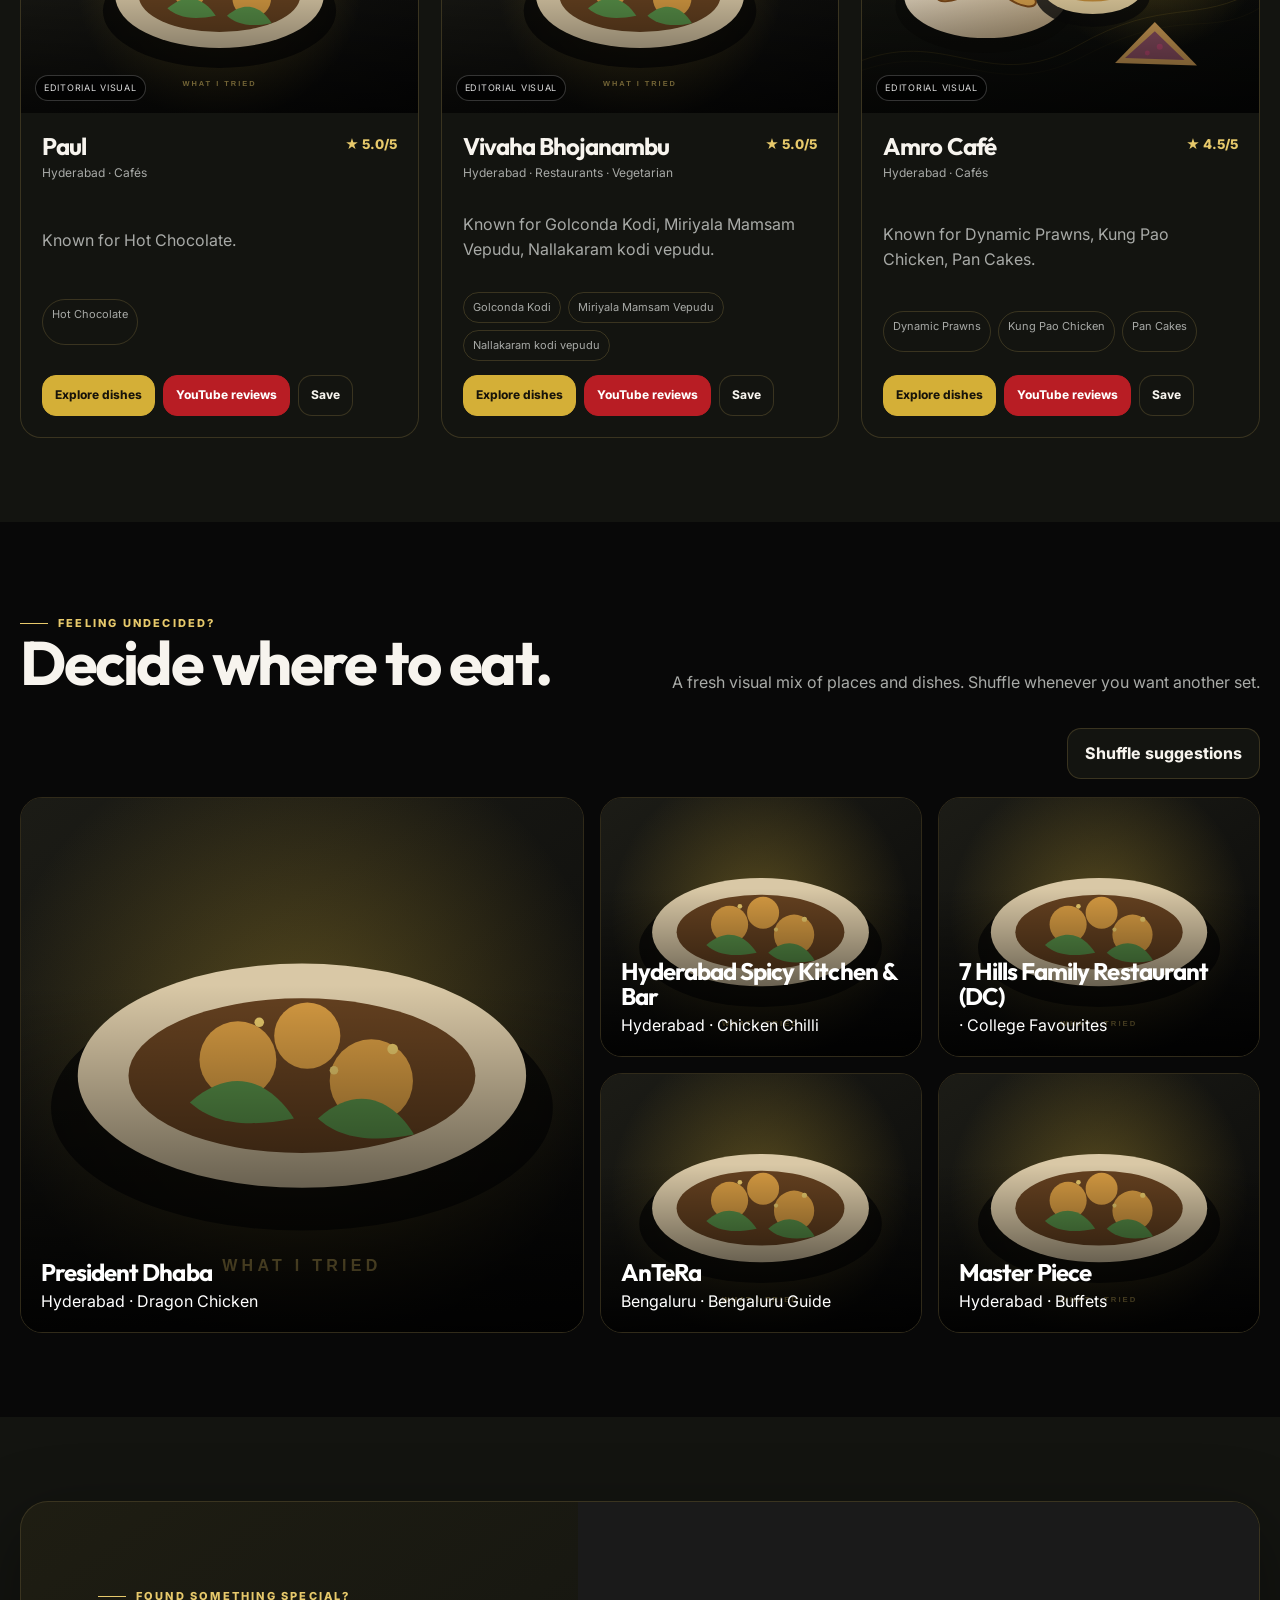
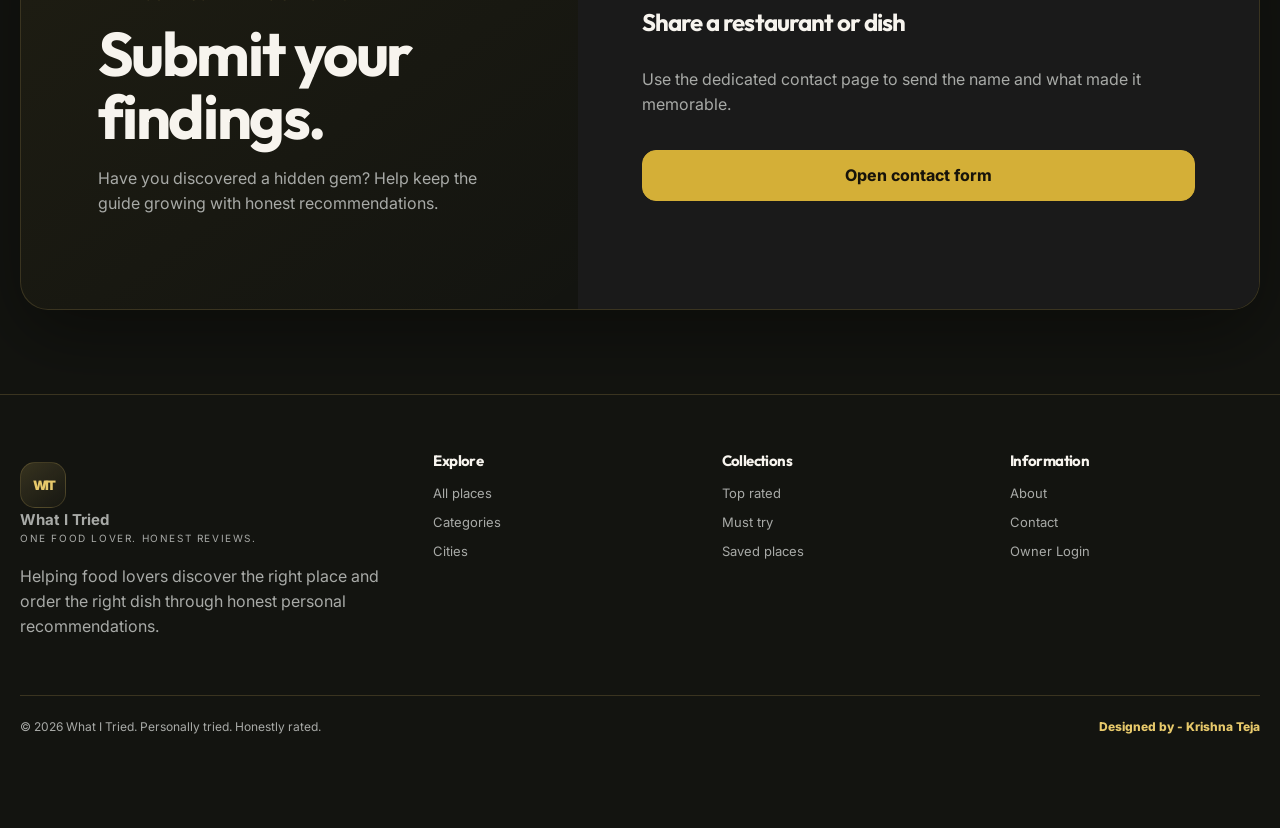
==== commit f488decf: "Fix HTML encoding issues in index.html" ====
--- a/index.html
+++ b/index.html
@@ -1 +1 @@
-<!doctype html><html lang="en" data-theme="dark"><head><meta charset="utf-8"><meta name="viewport" content="width=device-width,initial-scale=1,viewport-fit=cover"><meta name="description" content="Personally tried restaurants and dishes, honestly rated."><meta name="theme-color" content="#080808"><title>What I Tried | Honest Food Recommendations</title><link rel="manifest" href="manifest.webmanifest"><link rel="stylesheet" href="assets/styles.css"></head><body data-page="home"><a class="skip-link" href="#main">Skip to content</a><header class="site-header"><div class="container nav-shell"><a class="brand" href="index.html"><span class="brand-mark">WIT</span><span class="brand-copy"><strong>What I Tried</strong><span>Curated food discoveries</span></span></a><nav class="desktop-nav" aria-label="Primary"><a data-nav="home" href="index.html">Home</a><a data-nav="explore" href="explore.html">Explore</a><a data-nav="categories" href="categories.html">Categories</a><a data-nav="cities" href="cities.html">Cities</a><a data-nav="top-rated" href="top-rated.html">Top Rated</a><a data-nav="must-try" href="must-try.html">Must Try</a><a data-nav="about" href="about.html">About</a><a data-nav="contact" href="contact.html">Contact</a></nav><div class="nav-actions"><a class="icon-btn" href="search.html" aria-label="Search"><svg viewBox="0 0 24 24" fill="none" stroke="currentColor" stroke-width="2"><circle cx="11" cy="11" r="7"/><path d="m20 20-3.2-3.2"/></svg></a><button class="icon-btn" id="theme-toggle" aria-label="Toggle theme"><svg viewBox="0 0 24 24" fill="none" stroke="currentColor" stroke-width="2"><path d="M12 3a9 9 0 1 0 9 9 7 7 0 0 1-9-9Z"/></svg></button><button class="icon-btn menu-btn" id="menu-toggle" aria-label="Open menu"><svg viewBox="0 0 24 24" fill="none" stroke="currentColor" stroke-width="2"><path d="M4 7h16M4 12h16M4 17h16"/></svg></button></div></div></header><nav class="mobile-menu" id="mobile-menu"><a data-nav="home" href="index.html">Home</a><a data-nav="explore" href="explore.html">Explore</a><a data-nav="categories" href="categories.html">Categories</a><a data-nav="cities" href="cities.html">Cities</a><a data-nav="top-rated" href="top-rated.html">Top Rated</a><a data-nav="must-try" href="must-try.html">Must Try</a><a data-nav="about" href="about.html">About</a><a data-nav="contact" href="contact.html">Contact</a><a href="favourites.html">Saved</a></nav><main id="main"><section class="page-hero home-hero" style="background-image:url('https://images.unsplash.com/photo-1504674900247-0877df9cc836?auto=format&fit=crop&w=2200&q=88')"><div class="container page-hero-content"><span class="eyebrow">Personally tried · Honestly rated</span><h1>Discover the best food places before everyone else.</h1><p class="lead">Personally tried restaurants, cafés, biryanis, breakfast spots, mandi, shawarma, desserts and hidden gems—curated dish by dish.</p><div class="hero-actions"><a class="btn btn-primary" href="explore.html">Explore the guide</a><a class="btn btn-ghost" href="must-try.html">View my favourites</a></div></div></section><section class="section"><div class="container"><div class="stats" id="stats"></div></div></section><section class="section alt"><div class="container"><div class="section-head"><div><span class="eyebrow">Editor's choice</span><h2>Places worth opening first.</h2></div><p>Every image and restaurant name opens the full dish view—not only the Explore Dishes button.</p></div><div class="card-grid" id="featured-grid"></div></div></section><section class="section"><div class="container"><div class="section-head"><div><span class="eyebrow">Feeling undecided?</span><h2>Decide where to eat.</h2></div><p>A fresh visual mix of places and dishes. Shuffle whenever you want another set.</p></div><div class="shuffle-row"><button class="btn" id="shuffle">Shuffle suggestions</button></div><div class="random-grid" id="random-grid"></div></div></section><section class="section alt"><div class="container"><div class="contact-wrap"><div class="contact-copy"><span class="eyebrow">Found something special?</span><h2 style="margin:18px 0">Submit your findings.</h2><p>Have you discovered a hidden gem? Help keep the guide growing with honest recommendations.</p></div><div class="contact-form" style="align-content:center"><h3>Share a restaurant or dish</h3><p class="muted">Use the dedicated contact page to send the name and what made it memorable.</p><a class="btn btn-primary" href="contact.html">Open contact form</a></div></div></div></section></main><footer class="footer"><div class="container"><div class="footer-grid"><div><a class="brand" href="index.html"><span class="brand-mark">WIT</span><span class="brand-copy"><strong>What I Tried</strong><span>One food lover. Honest reviews.</span></span></a><p class="muted" style="max-width:380px;margin-top:18px">Helping food lovers discover the right place and order the right dish through honest personal recommendations.</p></div><div><h3>Explore</h3><a href="explore.html">All places</a><a href="categories.html">Categories</a><a href="cities.html">Cities</a></div><div><h3>Collections</h3><a href="top-rated.html">Top rated</a><a href="must-try.html">Must try</a><a href="favourites.html">Saved places</a></div><div><h3>Information</h3><a href="about.html">About</a><a href="contact.html">Contact</a><a href="admin/restaurants/index.html">Owner Login</a></div></div><div class="copyright"><span>© 2026 What I Tried. Personally tried. Honestly rated.</span><span class="designer-credit">Designed by “Abhimanyuu”</span></div></div></footer><nav class="mobile-nav"><a href="index.html">Home</a><a href="explore.html">Explore</a><a href="search.html">Search</a><a href="favourites.html">Saved</a><a href="contact.html">Contact</a></nav><script src="assets/data.js"></script><script src="assets/site.js"></script></body></html>+<!doctype html><html lang="en" data-theme="dark"><head><meta charset="utf-8"><meta name="viewport" content="width=device-width,initial-scale=1,viewport-fit=cover"><meta name="description" content="Personally tried restaurants and dishes, honestly rated."><meta name="theme-color" content="#080808"><title>What I Tried | Honest Food Recommendations</title><link rel="manifest" href="manifest.webmanifest"><link rel="stylesheet" href="assets/styles.css"></head><body data-page="home"><a class="skip-link" href="#main">Skip to content</a><header class="site-header"><div class="container nav-shell"><a class="brand" href="index.html"><span class="brand-mark">WIT</span><span class="brand-copy"><strong>What I Tried</strong><span>Curated food discoveries</span></span></a><nav class="desktop-nav" aria-label="Primary"><a data-nav="home" href="index.html">Home</a><a data-nav="explore" href="explore.html">Explore</a><a data-nav="categories" href="categories.html">Categories</a><a data-nav="cities" href="cities.html">Cities</a><a data-nav="top-rated" href="top-rated.html">Top Rated</a><a data-nav="must-try" href="must-try.html">Must Try</a><a data-nav="about" href="about.html">About</a><a data-nav="contact" href="contact.html">Contact</a></nav><div class="nav-actions"><a class="icon-btn" href="search.html" aria-label="Search"><svg viewBox="0 0 24 24" fill="none" stroke="currentColor" stroke-width="2"><circle cx="11" cy="11" r="7"/><path d="m20 20-3.2-3.2"/></svg></a><button class="icon-btn" id="theme-toggle" aria-label="Toggle theme"><svg viewBox="0 0 24 24" fill="none" stroke="currentColor" stroke-width="2"><path d="M12 3a9 9 0 1 0 9 9 7 7 0 0 1-9-9Z"/></svg></button><button class="icon-btn menu-btn" id="menu-toggle" aria-label="Open menu"><svg viewBox="0 0 24 24" fill="none" stroke="currentColor" stroke-width="2"><path d="M4 7h16M4 12h16M4 17h16"/></svg></button></div></div></header><nav class="mobile-menu" id="mobile-menu"><a data-nav="home" href="index.html">Home</a><a data-nav="explore" href="explore.html">Explore</a><a data-nav="categories" href="categories.html">Categories</a><a data-nav="cities" href="cities.html">Cities</a><a data-nav="top-rated" href="top-rated.html">Top Rated</a><a data-nav="must-try" href="must-try.html">Must Try</a><a data-nav="about" href="about.html">About</a><a data-nav="contact" href="contact.html">Contact</a><a href="favourites.html">Saved</a></nav><main id="main"><section class="page-hero home-hero" style="background-image:url('https://images.unsplash.com/photo-1504674900247-0877df9cc836?auto=format&fit=crop&w=2200&q=88')"><div class="container page-hero-content"><span class="eyebrow">Personally tried · Honestly rated</span><h1>Discover the best food places before everyone else.</h1><p class="lead">Personally tried restaurants, cafés, biryanis, breakfast spots, mandi, shawarma, desserts and hidden gems—curated dish by dish.</p><div class="hero-actions"><a class="btn btn-primary" href="explore.html">Explore the guide</a><a class="btn btn-ghost" href="must-try.html">View my favourites</a></div></div></section><section class="section"><div class="container"><div class="stats" id="stats"></div></div></section><section class="section alt"><div class="container"><div class="section-head"><div><span class="eyebrow">Editor's choice</span><h2>Places worth opening first.</h2></div><p>Every image and restaurant name opens the full dish view—not only the Explore Dishes button.</p></div><div class="card-grid" id="featured-grid"></div></div></section><section class="section"><div class="container"><div class="section-head"><div><span class="eyebrow">Feeling undecided?</span><h2>Decide where to eat.</h2></div><p>A fresh visual mix of places and dishes. Shuffle whenever you want another set.</p></div><div class="shuffle-row"><button class="btn" id="shuffle">Shuffle suggestions</button></div><div class="random-grid" id="random-grid"></div></div></section><section class="section alt"><div class="container"><div class="contact-wrap"><div class="contact-copy"><span class="eyebrow">Found something special?</span><h2 style="margin:18px 0">Submit your findings.</h2><p>Have you discovered a hidden gem? Help keep the guide growing with honest recommendations.</p></div><div class="contact-form" style="align-content:center"><h3>Share a restaurant or dish</h3><p class="muted">Use the dedicated contact page to send the name and what made it memorable.</p><a class="btn btn-primary" href="contact.html">Open contact form</a></div></div></div></section></main><footer class="footer"><div class="container"><div class="footer-grid"><div><a class="brand" href="index.html"><span class="brand-mark">WIT</span><span class="brand-copy"><strong>What I Tried</strong><span>One food lover. Honest reviews.</span></span></a><p class="muted" style="max-width:380px;margin-top:18px">Helping food lovers discover the right place and order the right dish through honest personal recommendations.</p></div><div><h3>Explore</h3><a href="explore.html">All places</a><a href="categories.html">Categories</a><a href="cities.html">Cities</a></div><div><h3>Collections</h3><a href="top-rated.html">Top rated</a><a href="must-try.html">Must try</a><a href="favourites.html">Saved places</a></div><div><h3>Information</h3><a href="about.html">About</a><a href="contact.html">Contact</a><a href="admin/restaurants/index.html">Owner Login</a></div></div><div class="copyright"><span>© 2026 What I Tried. Personally tried. Honestly rated.</span><span class="designer-credit">Designed by - Krishna Teja</span></div></div></footer><nav class="mobile-nav"><a href="index.html">Home</a><a href="explore.html">Explore</a><a href="search.html">Search</a><a href="favourites.html">Saved</a><a href="contact.html">Contact</a></nav><script src="assets/data.js"></script><script src="assets/site.js"></script></body></html>
